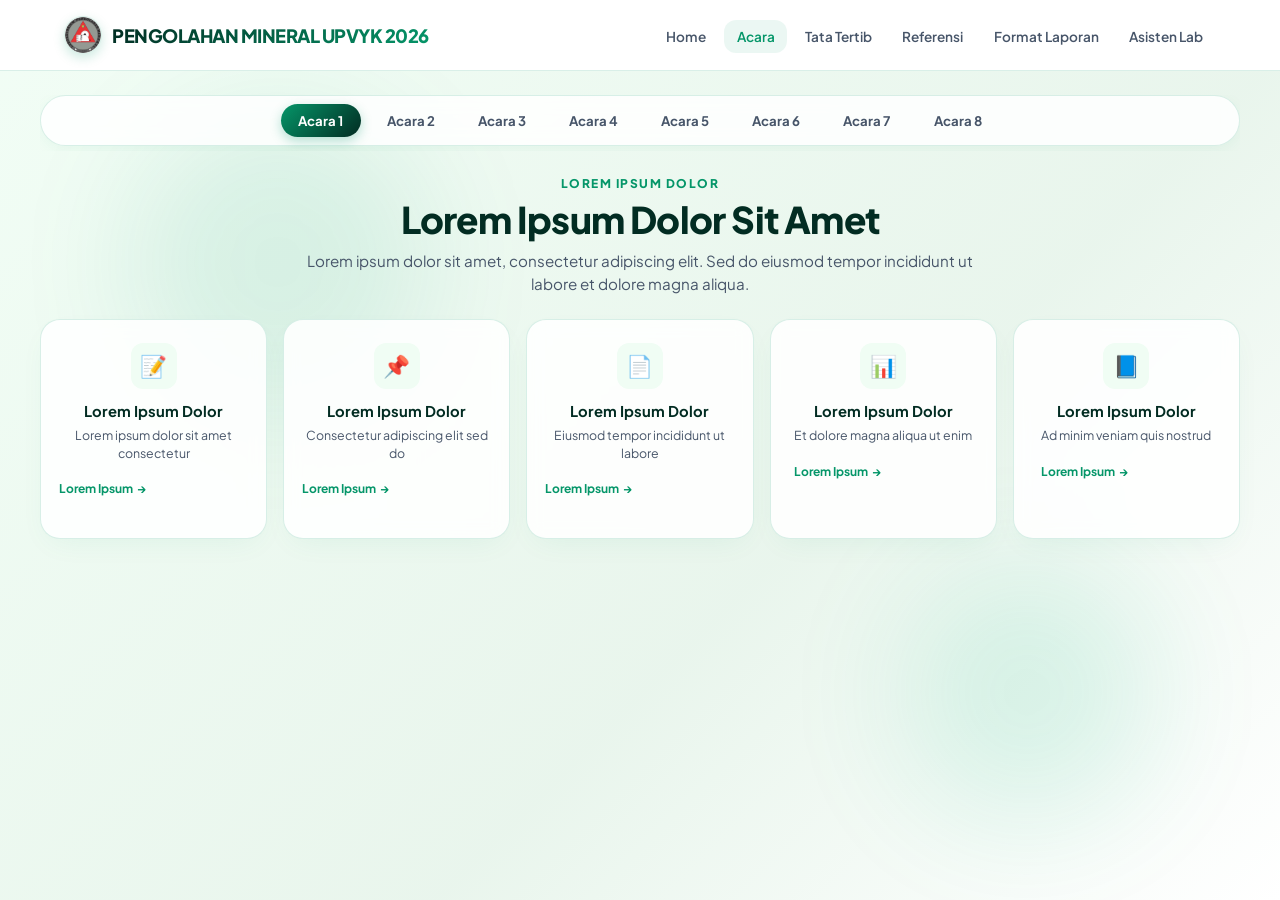
==== acara.html @ bc13fc2a "Add files via upload" ====
<!DOCTYPE html>
<html lang="id">
<head>
  <meta charset="UTF-8">
  <meta name="viewport" content="width=device-width, initial-scale=1.0">
  <link rel="icon" type="png" href="logo.png">
  <title>lAB PM 2026</title>

  <!-- Google Fonts: Plus Jakarta Sans -->
  <link rel="preconnect" href="https://fonts.googleapis.com">
  <link rel="preconnect" href="https://fonts.gstatic.com" crossorigin>
  <link href="https://fonts.googleapis.com/css2?family=Plus+Jakarta+Sans:wght@300;400;500;600;700;800&display=swap" rel="stylesheet">

  <!-- CSS terpisah: common.css (nav & dasar, seragam di semua halaman) + acara.css (khusus halaman ini) -->
  <link rel="stylesheet" href="css/common.css">
  <link rel="stylesheet" href="css/acara.css">
</head>
<body>

  <div class="app-container">
    <!-- NAVBAR (markup seragam di semua halaman) -->
    <header class="top-header">
      <div class="nav-container">
        <a href="index.html" class="brand">
          <div class="brand-logo"><img src="logo.png" alt="Logo Laboratorium Pengolahan Mineral"></div>
          <span>PENGOLAHAN MINERAL UPVYK 2026</span>
        </a>

        <button class="nav-toggle" id="navToggle" aria-label="Buka menu navigasi">
          <span></span><span></span><span></span>
        </button>

        <nav id="mainNav">
          <ul>
            <li><a href="index.html">Home</a></li>
            <li><a href="acara.html" class="active">Acara</a></li>
            <li><a href="tata_tertib.html">Tata Tertib</a></li>
            <li><a href="refrensi.html">Referensi</a></li>
            <li><a href="format_laporan.html">Format Laporan</a></li>
            <li><a href="asiste_lab.html">Asisten Lab</a></li>
          </ul>
        </nav>
      </div>
    </header>

    <!-- MAIN CONTENT -->
    <main class="main-content">
      <div class="animated-orb orb-1"></div>
      <div class="animated-orb orb-2"></div>

      <div class="content-wrapper">

        <!-- SELECTOR TOMBOL ACARA 1 - 8 (DESKTOP/TABLET) -->
        <div class="acara-selector-container">
          <div class="acara-selector">
            <button class="btn-acara active" onclick="switchAcara(1)">Acara 1</button>
            <button class="btn-acara" onclick="switchAcara(2)">Acara 2</button>
            <button class="btn-acara" onclick="switchAcara(3)">Acara 3</button>
            <button class="btn-acara" onclick="switchAcara(4)">Acara 4</button>
            <button class="btn-acara" onclick="switchAcara(5)">Acara 5</button>
            <button class="btn-acara" onclick="switchAcara(6)">Acara 6</button>
            <button class="btn-acara" onclick="switchAcara(7)">Acara 7</button>
            <button class="btn-acara" onclick="switchAcara(8)">Acara 8</button>
          </div>
        </div>

        <!-- DROPDOWN "PILIH ACARA" (KHUSUS HANDPHONE) -->
        <div class="acara-select-mobile">
          <label class="acara-select-label" for="acaraSelect">
            <span class="acara-select-icon">📋</span> Pilih Acara
          </label>
          <div class="acara-select-wrapper">
            <select id="acaraSelect" class="acara-select" onchange="switchAcara(parseInt(this.value))">
              <option value="1">Acara 1 — Lorem Ipsum Dolor Sit</option>
              <option value="2">Acara 2 — Consectetur Adipiscing Elit</option>
              <option value="3">Acara 3 — Sed Do Eiusmod Tempor</option>
              <option value="4">Acara 4 — Incididunt Ut Labore</option>
              <option value="5">Acara 5 — Dolore Magna Aliqua</option>
              <option value="6">Acara 6 — Ut Enim Ad Minim</option>
              <option value="7">Acara 7 — Quis Nostrud Exercitation</option>
              <option value="8">Acara 8 — Ullamco Laboris Nisi</option>
            </select>
            <span class="acara-select-arrow">▾</span>
          </div>
        </div>

        <!-- HEADER ACARA TERPILIH -->
        <div class="acara-header-box" id="acara-header">
          <div class="acara-tag" id="display-tag">LOREM IPSUM DOLOR</div>
          <h1 class="acara-title" id="display-title">Lorem Ipsum Dolor Sit Amet</h1>
          <p class="acara-desc" id="display-desc">
            Lorem ipsum dolor sit amet, consectetur adipiscing elit. Sed do eiusmod tempor incididunt ut labore et dolore magna aliqua.
          </p>
        </div>

        <!-- 5 CARDS DINAMIS -->
        <div class="cards-grid" id="cards-container">

          <!-- Card 1: Pre-Praktikum -->
          <a href="#" class="card-modul" id="card-pre">
            <div class="card-icon">📝</div>
            <div class="card-content-mobile">
              <div class="card-title" id="title-pre">Lorem Ipsum Dolor</div>
              <div class="card-sub" id="sub-pre">Lorem ipsum dolor sit amet consectetur</div>
              <div class="card-btn">Lorem Ipsum <span>→</span></div>
            </div>
          </a>

          <!-- Card 2: Tugas Praktikum -->
          <a href="#" class="card-modul" id="card-tugas">
            <div class="card-icon">📌</div>
            <div class="card-content-mobile">
              <div class="card-title" id="title-tugas">Lorem Ipsum Dolor</div>
              <div class="card-sub" id="sub-tugas">Consectetur adipiscing elit sed do</div>
              <div class="card-btn">Lorem Ipsum <span>→</span></div>
            </div>
          </a>

          <!-- Card 3: Laporan Sementara -->
          <a href="#" class="card-modul" id="card-laporan">
            <div class="card-icon">📄</div>
            <div class="card-title" id="title-laporan">Lorem Ipsum Dolor</div>
            <div class="card-content-mobile">
              <div class="card-sub" id="sub-laporan">Eiusmod tempor incididunt ut labore</div>
              <div class="card-btn">Lorem Ipsum <span>→</span></div>
            </div>
          </a>

          <!-- Card 4: Data Acara -->
          <a href="#" class="card-modul" id="card-data">
            <div class="card-icon">📊</div>
            <div class="card-content-mobile">
              <div class="card-title" id="title-data">Lorem Ipsum Dolor</div>
              <div class="card-sub" id="sub-data">Et dolore magna aliqua ut enim</div>
              <div class="card-btn">Lorem Ipsum <span>→</span></div>
            </div>
          </a>

          <!-- Card 5: Panduan Praktikum -->
          <a href="#" class="card-modul" id="card-panduan">
            <div class="card-icon">📘</div>
            <div class="card-content-mobile">
              <div class="card-title" id="title-panduan">Lorem Ipsum Dolor</div>
              <div class="card-sub" id="sub-panduan">Ad minim veniam quis nostrud</div>
              <div class="card-btn">Lorem Ipsum <span>→</span></div>
            </div>
          </a>

        </div>

      </div>
    </main>
  </div>

  <!-- SCRIPT DINAMIS UNTUK MENGUBAH HEADER & SETIAP KARTU -->
  <script src="js/common.js"></script>
  <script src="js/acara.js"></script>
</body>
</html>
---- css/common.css ----
/* =========================================================
   COMMON.CSS
   Dipakai oleh SEMUA halaman MineralLab 2026.
   Berisi: reset, variabel warna, layout dasar, dan NAVBAR
   yang kini seragam di setiap halaman (index, acara,
   tata_tertib, refrensi, format_laporan, asiste_lab).
   ========================================================= */

* {
  margin: 0;
  padding: 0;
  box-sizing: border-box;
}

:root {
  --primary-green: #059669;
  --dark-green: #022c22;
  --mint-bg: #f0fdf4;
  --mint-soft: #e6f4ea;

  --gradient-main: linear-gradient(135deg, #059669 0%, #022c22 100%);
  --gradient-text: linear-gradient(135deg, #022c22 0%, #059669 100%);
  --gradient-ig: linear-gradient(45deg, #f09433 0%, #e6683c 25%, #dc2743 50%, #cc2366 75%, #bc1888 100%);

  --text-main: #0f172a;
  --text-muted: #475569;
  --white: #ffffff;
  --border-color: rgba(5, 150, 105, 0.15);

  --radius-sm: 12px;
  --radius-md: 20px;
  --radius-lg: 24px;
  --shadow-soft: 0 10px 30px -10px rgba(5, 150, 105, 0.08);
  --shadow-hover: 0 20px 35px -10px rgba(5, 150, 105, 0.18);
}

html, body {
  min-height: 100vh;
  width: 100%;
  background-color: var(--white);
  color: var(--text-main);
  font-family: 'Plus Jakarta Sans', sans-serif;
  -webkit-font-smoothing: antialiased;
  overflow-x: hidden;
}

.app-container {
  min-height: 100vh;
  display: flex;
  flex-direction: column;
  position: relative;
}

/* =========================================================
   NAVBAR (SERAGAM DI SEMUA HALAMAN)
   ========================================================= */

.top-header {
  position: sticky;
  top: 0;
  z-index: 100;
  background: rgba(255, 255, 255, 0.9);
  backdrop-filter: blur(12px);
  -webkit-backdrop-filter: blur(12px);
  border-bottom: 1px solid var(--border-color);
}

.nav-container {
  max-width: 1200px;
  margin: 0 auto;
  display: flex;
  justify-content: space-between;
  align-items: center;
  padding: 1rem 1.5rem;
  gap: 1rem;
}

.brand {
  display: flex;
  align-items: center;
  gap: 10px;
  font-weight: 800;
  font-size: 1.15rem;
  color: var(--dark-green);
  text-decoration: none;
  letter-spacing: -0.5px;
  flex-shrink: 0;
}

.brand-logo {
  width: 38px;
  height: 38px;
  flex-shrink: 0;
  background: var(--white);
  border-radius: 50%;
  display: flex;
  align-items: center;
  justify-content: center;
  overflow: hidden;
  color: var(--white);
  font-size: 1rem;
  box-shadow: 0 4px 12px rgba(5, 150, 105, 0.2);
  border: 1px solid var(--border-color);
}

.brand-logo img {
  width: 100%;
  height: 100%;
  object-fit: contain;
  display: block;
}

.brand span {
  background: var(--gradient-text);
  -webkit-background-clip: text;
  -webkit-text-fill-color: transparent;
}

nav {
  max-width: 100%;
}

.nav-toggle {
  display: none;
  flex-direction: column;
  justify-content: center;
  align-items: center;
  gap: 5px;
  width: 40px;
  height: 40px;
  background: rgba(5, 150, 105, 0.08);
  border: none;
  border-radius: var(--radius-sm);
  cursor: pointer;
  flex-shrink: 0;
}

.nav-toggle span {
  display: block;
  width: 20px;
  height: 2px;
  background: var(--primary-green);
  border-radius: 2px;
  transition: all 0.3s cubic-bezier(0.16, 1, 0.3, 1);
}

.nav-toggle.active span:nth-child(1) { transform: translateY(7px) rotate(45deg); }
.nav-toggle.active span:nth-child(2) { opacity: 0; }
.nav-toggle.active span:nth-child(3) { transform: translateY(-7px) rotate(-45deg); }

nav ul {
  display: flex;
  list-style: none;
  gap: 0.3rem;
  align-items: center;
}

nav a {
  text-decoration: none;
  color: var(--text-muted);
  padding: 0.5rem 0.8rem;
  font-weight: 600;
  font-size: 0.85rem;
  border-radius: var(--radius-sm);
  transition: all 0.2s ease;
  white-space: nowrap;
}

nav a:hover, nav a.active {
  color: var(--primary-green);
  background: rgba(5, 150, 105, 0.08);
}

/* =========================================================
   ELEMEN ANIMASI BACKGROUND (dipakai semua halaman)
   ========================================================= */

.animated-orb {
  position: absolute;
  border-radius: 50%;
  filter: blur(60px);
  z-index: 1;
  pointer-events: none;
  opacity: 0.5;
}

@keyframes floatOrb1 {
  0% { transform: translate(0, 0) scale(1); }
  50% { transform: translate(30px, -20px) scale(1.08); }
  100% { transform: translate(-15px, 15px) scale(0.95); }
}

@keyframes floatOrb2 {
  0% { transform: translate(0, 0) scale(1); }
  50% { transform: translate(-30px, 20px) scale(1.1); }
  100% { transform: translate(20px, -15px) scale(0.9); }
}

@keyframes fadeIn {
  from { opacity: 0; transform: translateY(10px); }
  to { opacity: 1; transform: translateY(0); }
}

@keyframes fadeInUp {
  from { opacity: 0; transform: translateY(20px); }
  to { opacity: 1; transform: translateY(0); }
}

/* =========================================================
   NAVBAR RESPONSIVE (SERAGAM)
   Nav di-scroll horizontal di layar kecil, TIDAK wrap
   ke banyak baris, supaya rapi & konsisten di semua halaman.
   ========================================================= */

@media (max-width: 768px) {
  .nav-container {
    flex-direction: row;
    flex-wrap: wrap;
    justify-content: space-between;
    align-items: center;
    padding: 0.75rem 1rem;
  }

  .nav-toggle {
    display: flex;
  }

  .brand {
    font-size: 0.95rem;
  }

  nav {
    order: 3;
    width: 100%;
    max-height: 0;
    overflow: hidden;
    transition: max-height 0.35s cubic-bezier(0.16, 1, 0.3, 1);
  }

  nav.nav-open {
    max-height: 400px;
    margin-top: 0.75rem;
  }

  nav ul {
    flex-direction: column;
    align-items: stretch;
    width: 100%;
    gap: 0.3rem;
    padding-bottom: 0.5rem;
  }

  nav a {
    display: block;
    width: 100%;
    text-align: center;
    padding: 0.7rem 0.8rem;
    font-size: 0.85rem;
  }
}

@media (max-width: 420px) {
  .brand span {
    display: inline;
  }
}
---- css/acara.css ----
/* =========================================================
   ACARA.CSS — khusus halaman Acara
   ========================================================= */

/* MAIN CONTENT */
.main-content {
  flex: 1;
  position: relative;
  display: flex;
  flex-direction: column;
  align-items: center;
  padding: 1.5rem 1.5rem 2rem 1.5rem;
  background:
    linear-gradient(135deg, rgba(240, 253, 244, 0.93) 0%, rgba(230, 244, 234, 0.88) 60%, rgba(255, 255, 255, 0.96) 100%),
    url('https://images.unsplash.com/photo-1600363503477-a8d1d6d57dfc?q=80https://images.unsplash.com/photo-1581091226825-a6a2a5aee158?auto=format&fit=crop&q=80&w=1800w=2022https://images.unsplash.com/photo-1581091226825-a6a2a5aee158?auto=format&fit=crop&q=80&w=1800auto=formathttps://images.unsplash.com/photo-1581091226825-a6a2a5aee158?auto=format&fit=crop&q=80&w=1800fit=crophttps://images.unsplash.com/photo-1581091226825-a6a2a5aee158?auto=format&fit=crop&q=80&w=1800ixlib=rb-4.1.0https://images.unsplash.com/photo-1581091226825-a6a2a5aee158?auto=format&fit=crop&q=80&w=1800ixid=M3wxMjA3fDB8MHxwaG90by1wYWdlfHx8fGVufDB8fHx8fA%3D%3D') center/cover no-repeat;
}

.orb-1 {
  width: 300px;
  height: 300px;
  background: rgba(5, 150, 105, 0.2);
  top: 5%;
  left: 10%;
  animation: floatOrb1 12s infinite ease-in-out alternate;
}

.orb-2 {
  width: 250px;
  height: 250px;
  background: rgba(16, 185, 129, 0.25);
  bottom: 10%;
  right: 10%;
  animation: floatOrb2 10s infinite ease-in-out alternate;
}

.content-wrapper {
  max-width: 1200px;
  width: 100%;
  margin: 0 auto;
  position: relative;
  z-index: 2;
  display: flex;
  flex-direction: column;
}

/* SELECTOR ACARA (ACARA 1 - 8) - RESPONSIVE SCROLL UNTUK HP */
.acara-selector-container {
  width: 100%;
  overflow-x: auto;
  padding-bottom: 5px;
  margin-bottom: 1.25rem;
  -webkit-overflow-scrolling: touch;
  scrollbar-width: none; /* Hide scrollbar Firefox */
}
.acara-selector-container::-webkit-scrollbar {
  display: none; /* Hide scrollbar Chrome/Safari */
}

.acara-selector {
  display: flex;
  gap: 0.5rem;
  justify-content: center;
  background: rgba(255, 255, 255, 0.85);
  padding: 0.5rem;
  border-radius: 100px;
  border: 1px solid var(--border-color);
  box-shadow: 0 4px 15px rgba(5, 150, 105, 0.05);
  backdrop-filter: blur(8px);
  min-width: max-content;
  margin: 0 auto;
}

.btn-acara {
  background: transparent;
  border: none;
  padding: 0.5rem 1.1rem;
  font-weight: 700;
  font-size: 0.825rem;
  color: var(--text-muted);
  border-radius: 100px;
  cursor: pointer;
  transition: all 0.3s cubic-bezier(0.16, 1, 0.3, 1);
  font-family: inherit;
  white-space: nowrap;
}

.btn-acara:hover {
  color: var(--primary-green);
  background: rgba(5, 150, 105, 0.08);
}

.btn-acara.active {
  background: var(--gradient-main);
  color: var(--white);
  box-shadow: 0 4px 12px rgba(5, 150, 105, 0.3);
}

/* DROPDOWN "PILIH ACARA" - HANYA TAMPIL DI HANDPHONE */
.acara-select-mobile {
  display: none;
  width: 100%;
  margin-bottom: 1.25rem;
}

.acara-select-label {
  display: flex;
  align-items: center;
  gap: 6px;
  font-size: 0.75rem;
  font-weight: 800;
  letter-spacing: 0.5px;
  color: var(--primary-green);
  text-transform: uppercase;
  margin-bottom: 0.5rem;
}

.acara-select-wrapper {
  position: relative;
  width: 100%;
}

.acara-select {
  width: 100%;
  appearance: none;
  -webkit-appearance: none;
  -moz-appearance: none;
  background: rgba(255, 255, 255, 0.9);
  border: 1px solid var(--border-color);
  border-radius: var(--radius-sm);
  padding: 0.85rem 2.5rem 0.85rem 1rem;
  font-family: inherit;
  font-size: 0.875rem;
  font-weight: 700;
  color: var(--dark-green);
  box-shadow: var(--shadow-soft);
  backdrop-filter: blur(8px);
  cursor: pointer;
  transition: all 0.3s ease;
}

.acara-select:focus {
  outline: none;
  border-color: var(--primary-green);
  box-shadow: 0 0 0 3px rgba(5, 150, 105, 0.15);
}

.acara-select-arrow {
  position: absolute;
  top: 50%;
  right: 1rem;
  transform: translateY(-50%);
  color: var(--primary-green);
  font-size: 1rem;
  pointer-events: none;
}

/* HEADER DETAIL ACARA */
.acara-header-box {
  text-align: center;
  margin-bottom: 1.5rem;
  animation: fadeIn 0.4s ease;
}

.acara-tag {
  display: inline-block;
  font-size: 0.75rem;
  font-weight: 800;
  letter-spacing: 1.5px;
  color: var(--primary-green);
  text-transform: uppercase;
  margin-bottom: 0.3rem;
}

.acara-title {
  font-size: clamp(1.6rem, 3vw, 2.3rem);
  font-weight: 800;
  color: var(--dark-green);
  letter-spacing: -0.8px;
  line-height: 1.25;
  margin-bottom: 0.5rem;
}

.acara-desc {
  font-size: clamp(0.875rem, 1.5vw, 0.95rem);
  color: var(--text-muted);
  max-width: 680px;
  margin: 0 auto;
  line-height: 1.5;
}

/* GRID CARDS MODUL - FLEKSIBEL UNTUK SEMUA UKURAN LAYAR */
.cards-grid {
  display: grid;
  /* Menggunakan auto-fit agar kartu menyesuaikan jumlah kolom secara otomatis */
  grid-template-columns: repeat(auto-fit, minmax(210px, 1fr));
  gap: 1rem;
  width: 100%;
}

.card-modul {
  background: rgba(255, 255, 255, 0.88);
  border: 1px solid var(--border-color);
  border-radius: var(--radius-md);
  padding: 1.4rem 1.1rem;
  display: flex;
  flex-direction: column;
  align-items: center;
  text-align: center;
  text-decoration: none;
  color: var(--text-main);
  backdrop-filter: blur(8px);
  box-shadow: var(--shadow-soft);
  transition: all 0.3s cubic-bezier(0.16, 1, 0.3, 1);
  position: relative;
  overflow: hidden;
  cursor: pointer;
  min-height: 220px;
}

.card-modul::before {
  content: '';
  position: absolute;
  top: 0;
  left: 0;
  width: 100%;
  height: 4px;
  background: var(--gradient-main);
  opacity: 0;
  transition: opacity 0.3s ease;
}

.card-modul:hover {
  transform: translateY(-6px);
  background: var(--white);
  border-color: rgba(5, 150, 105, 0.35);
  box-shadow: var(--shadow-hover);
}

.card-modul:hover::before {
  opacity: 1;
}

.card-icon {
  width: 46px;
  height: 46px;
  background: var(--mint-bg);
  border-radius: var(--radius-sm);
  display: flex;
  align-items: center;
  justify-content: center;
  font-size: 1.35rem;
  margin-bottom: 0.8rem;
  transition: transform 0.3s ease;
}

.card-modul:hover .card-icon {
  transform: scale(1.1) rotate(5deg);
}

.card-title {
  font-size: 0.925rem;
  font-weight: 700;
  color: var(--dark-green);
  margin-bottom: 0.4rem;
  line-height: 1.3;
}

.card-sub {
  font-size: 0.775rem;
  color: var(--text-muted);
  line-height: 1.4;
  margin-bottom: 1.2rem;
}

.card-btn {
  margin-top: auto;
  font-size: 0.75rem;
  font-weight: 700;
  color: var(--primary-green);
  display: flex;
  align-items: center;
  gap: 4px;
}

.card-modul:hover .card-btn {
  color: var(--dark-green);
}

/* ANIMASI CONTAINER KARTU SAAT ACARA BERGANTI */
.animated-change {
  animation: fadeInUp 0.4s ease forwards;
}

/* MEDIA QUERIES KHUSUS HANDPHONE & TABLET */
@media (max-width: 768px) {
  .main-content { padding: 1.2rem 1rem 2rem 1rem; }

  /* Ganti baris tombol Acara 1-8 dengan dropdown "Pilih Acara" di HP */
  .acara-selector-container {
    display: none;
  }

  .acara-select-mobile {
    display: block;
  }

  /* Mengubah tampilan kartu pada HP agar optimal */
  .cards-grid {
    grid-template-columns: 1fr;
    gap: 0.85rem;
  }

  .card-modul {
    min-height: auto;
    padding: 1.1rem;
    flex-direction: row;
    text-align: left;
    gap: 1rem;
    align-items: center;
  }

  .card-icon {
    margin-bottom: 0;
    flex-shrink: 0;
  }

  .card-content-mobile {
    display: flex;
    flex-direction: column;
    flex: 1;
  }

  .card-sub {
    margin-bottom: 0.4rem;
  }

  .card-btn {
    margin-top: 0.2rem;
  }
}
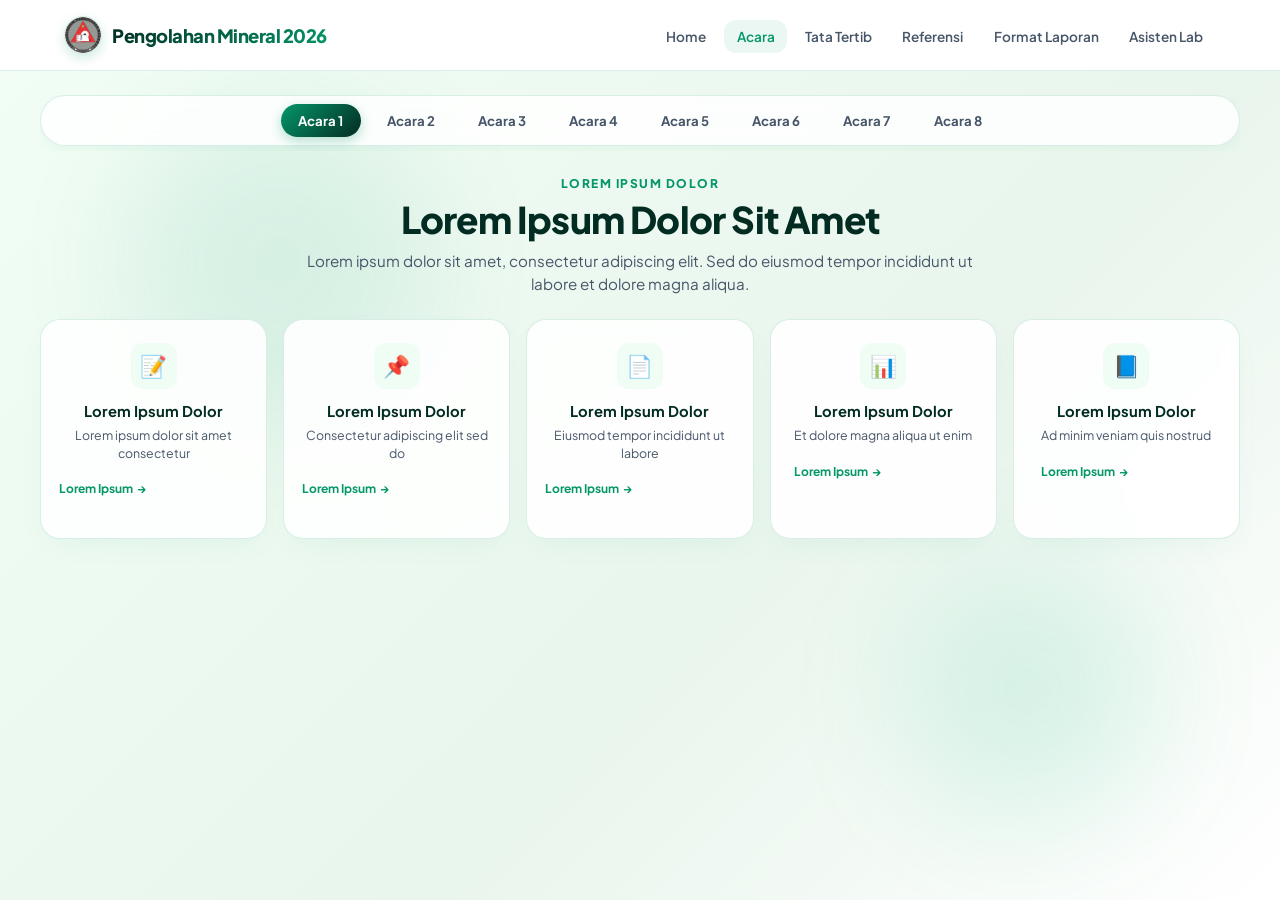
==== commit 2d36ab17: "Add files via upload" ====
--- a/acara.html
+++ b/acara.html
@@ -4,7 +4,7 @@
   <meta charset="UTF-8">
   <meta name="viewport" content="width=device-width, initial-scale=1.0">
   <link rel="icon" type="png" href="logo.png">
-  <title>lAB PM 2026</title>
+  <title>LAB PM 2026</title>
 
   <!-- Google Fonts: Plus Jakarta Sans -->
   <link rel="preconnect" href="https://fonts.googleapis.com">
@@ -23,7 +23,7 @@
       <div class="nav-container">
         <a href="index.html" class="brand">
           <div class="brand-logo"><img src="logo.png" alt="Logo Laboratorium Pengolahan Mineral"></div>
-          <span>PENGOLAHAN MINERAL UPVYK 2026</span>
+          <span>Pengolahan Mineral 2026</span>
         </a>
 
         <button class="nav-toggle" id="navToggle" aria-label="Buka menu navigasi">
